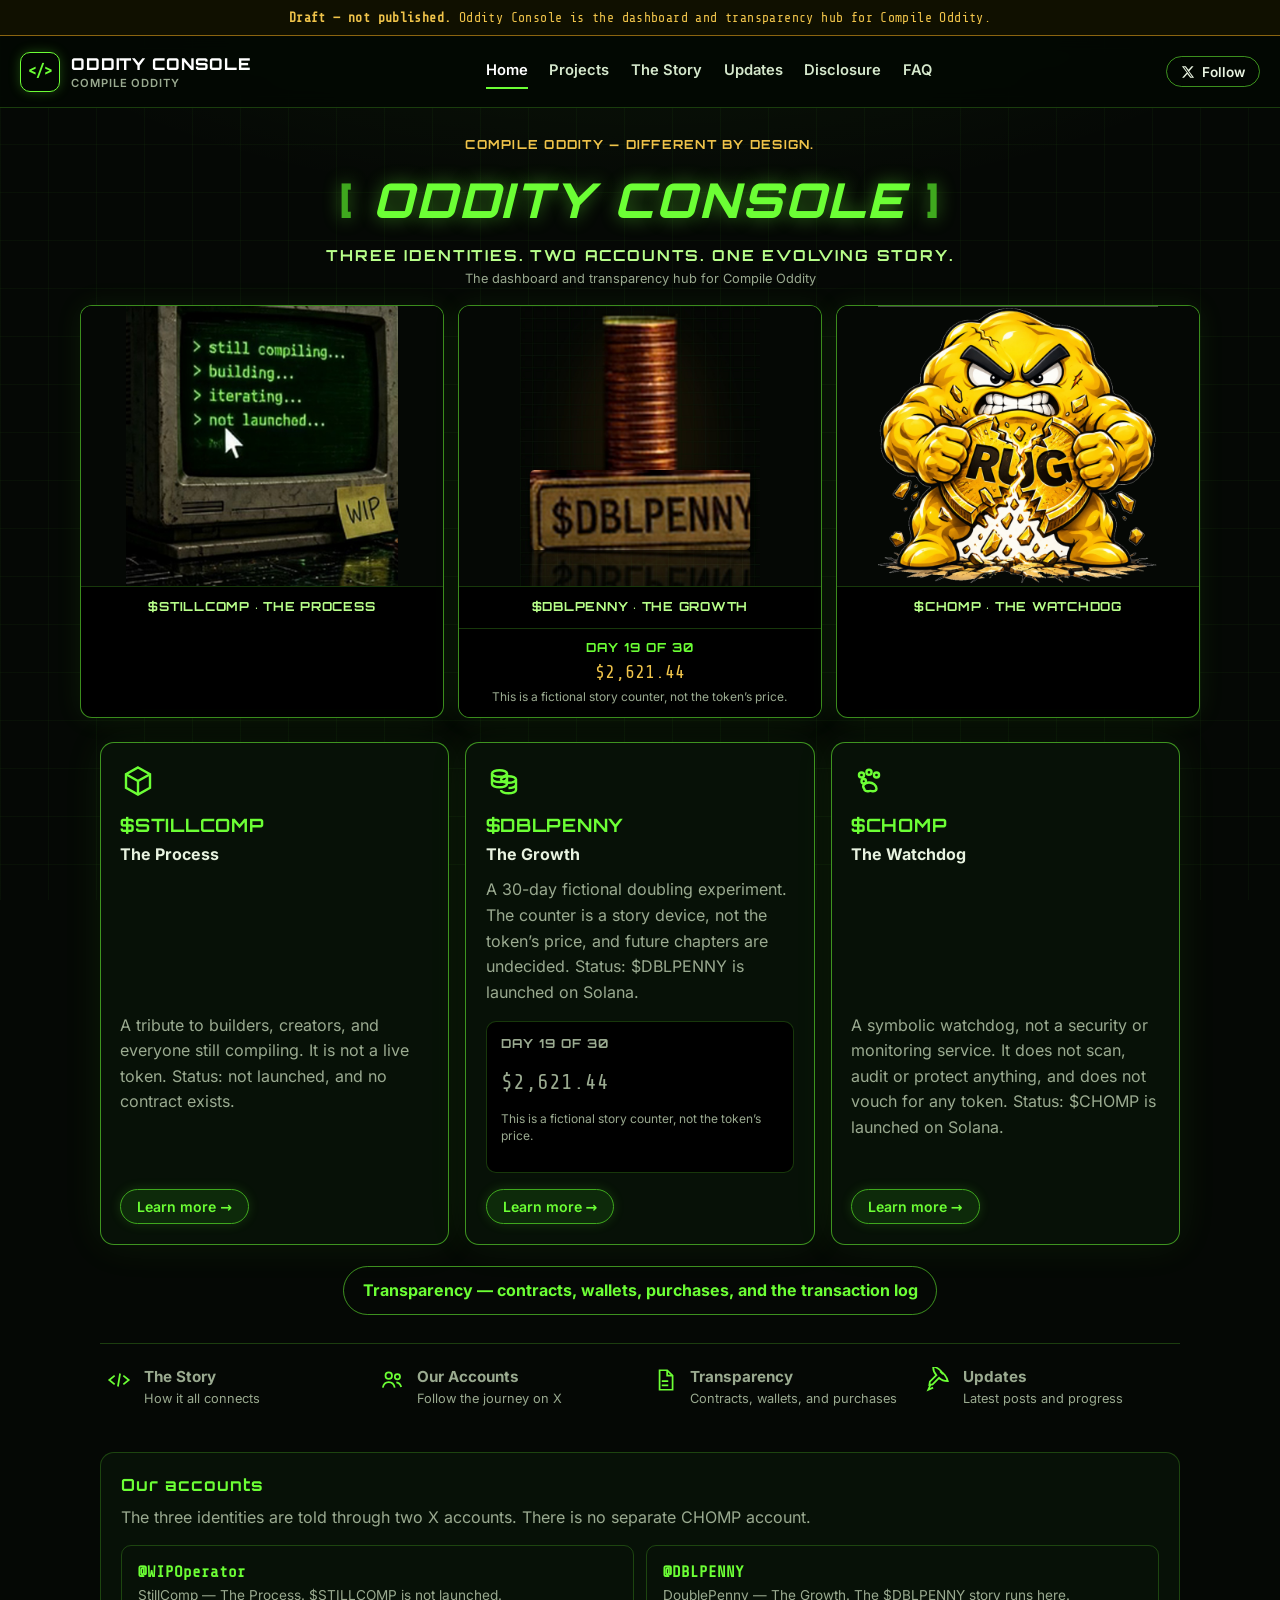
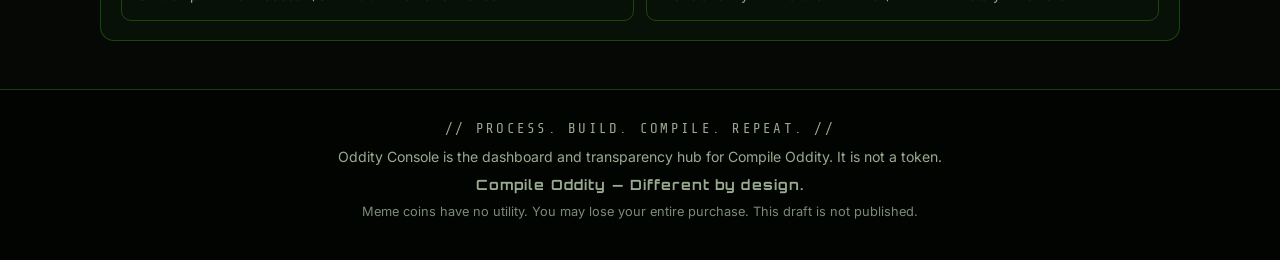
==== site/index.html @ 9e99c08c "Initial Oddity Console draft site Static first draft with a client-side DoublePenny story counter, N" ====
<!DOCTYPE html>
<html lang="en">
<head>
  <meta charset="utf-8">
  <meta name="viewport" content="width=device-width, initial-scale=1">
  <meta name="robots" content="noindex, nofollow">
  <title>Oddity Console — the dashboard for Compile Oddity</title>
  <meta name="description" content="Oddity Console is the dashboard and transparency hub for Compile Oddity. Three identities, two accounts, one evolving story.">
  <link rel="icon" href="images/favicon.svg" type="image/svg+xml">
  <link rel="icon" href="images/favicon-32.png" sizes="32x32" type="image/png">
  <link rel="apple-touch-icon" href="images/apple-touch.png">
  <link rel="stylesheet" href="css/fonts.css">
  <link rel="stylesheet" href="css/styles.css">
</head>
<body class="draft-on">
  <div class="draft-bar draft-notice"><strong>Draft — not published.</strong> Oddity Console is the dashboard and transparency hub for Compile Oddity.</div>
  <header class="site-header">
    <a class="logo" href="index.html">
      <span class="logo-mark">&lt;/&gt;</span>
      <span class="logo-text">
        <span class="logo-name">ODDITY CONSOLE</span>
        <span class="logo-project">Compile Oddity</span>
      </span>
    </a>
    <button class="nav-toggle" type="button" aria-expanded="false" aria-label="Open menu"><span></span></button>
    <nav class="site-nav" aria-label="Primary">
      <a href="index.html" aria-current="page">Home</a>
      <a href="projects.html">Projects</a>
      <a href="story.html">The Story</a>
      <a href="updates.html">Updates</a>
      <a href="disclosure.html">Disclosure</a>
      <a href="faq.html">FAQ</a>
    </nav>
    <div class="follow-wrap">
      <button class="follow-btn" type="button" aria-expanded="false" aria-haspopup="true"><svg viewBox="0 0 24 24" width="14" height="14" aria-hidden="true"><path fill="currentColor" d="M18.244 2H21.5l-7.5 8.57L22.5 22h-6.53l-5.11-6.68L5.1 22H1.84l8.03-9.17L1.5 2h6.7l4.62 6.12L18.244 2zm-1.15 18h1.81L7 3.91H5.06L17.094 20z"/></svg> Follow</button>
      <div class="follow-menu" role="menu">
        <a href="https://x.com/WIPOperator" target="_blank" rel="noopener noreferrer"><strong>@WIPOperator</strong><small>StillComp — The Process</small></a>
        <a href="https://x.com/DBLPENNY" target="_blank" rel="noopener noreferrer"><strong>@DBLPENNY</strong><small>DoublePenny — The Growth</small></a>
      </div>
    </div>
  </header>

  <main>
    <section class="hero" aria-labelledby="hero-title">
      <div class="hero-inner">
        <div class="hero-copy">
          <p class="oddity-tag">Compile Oddity — Different by design.</p>
          <h1 id="hero-title"><span class="brackets">[</span> Oddity Console <span class="brackets">]</span></h1>
          <p class="hero-sub">Three identities. Two accounts. One evolving story.</p>
          <p class="hero-kicker">The dashboard and transparency hub for Compile Oddity</p>
        </div>
        <div class="hero-cols">
          <figure>
            <img src="images/hero-stillcomp.jpg" width="696" height="717" alt="A retro CRT for StillComp, The Process, showing the lines still compiling, building, iterating, and not launched, with a WIP note.">
            <figcaption>$STILLCOMP · The Process</figcaption>
          </figure>
          <figure>
            <img src="images/hero-dblpenny.jpg" width="700" height="820" alt="A single stack of pennies behind a $DBLPENNY plaque, for DoublePenny, The Growth.">
            <figcaption>$DBLPENNY · The Growth</figcaption>
            <div class="story-counter story-counter-compact" data-dblpenny-counter>
              <noscript>
                <p>The 30-day fictional doubling experiment started on November 18, 2026 (ET). Enable JavaScript to see the current story day and amount. This is a fictional story counter, not the token’s price.</p>
              </noscript>
            </div>

          </figure>
          <figure>
            <img src="images/chomp-web.png" width="720" height="720" alt="CHOMP, The Watchdog: an angry yellow mascot biting a cracked coin labeled RUG.">
            <figcaption>$CHOMP · The Watchdog</figcaption>
          </figure>
        </div>
      </div>
    </section>

    <section class="panel" aria-label="The three identities">
      <div class="cards">
        <article class="card">
          <svg class="card-icon" width="36" height="36" viewBox="0 0 24 24" fill="none" stroke="currentColor" stroke-width="1.6" aria-hidden="true"><path d="M12 3 20 7.5v9L12 21 4 16.5v-9L12 3z"/><path d="M12 21V12l8-4.5M12 12 4 7.5"/></svg>
          <h2>$STILLCOMP</h2>
          <p class="role">The Process</p>
          <p>A tribute to builders, creators, and everyone still compiling. It is not a live token. Status: not launched, and no contract exists.</p>
          <a class="btn" href="projects.html#stillcomp">Learn more →</a>
        </article>
        <article class="card">
          <svg class="card-icon" width="36" height="36" viewBox="0 0 24 24" fill="none" stroke="currentColor" stroke-width="1.6" aria-hidden="true"><ellipse cx="9" cy="7" rx="5" ry="2.2"/><path d="M4 7v3.5c0 1.2 2.2 2.2 5 2.2s5-1 5-2.2V7"/><path d="M4 10.5V14c0 1.2 2.2 2.2 5 2.2s5-1 5-2.2v-3.5"/><ellipse cx="15" cy="11" rx="5" ry="2.2"/><path d="M20 11v3.5c0 1.2-2.2 2.2-5 2.2"/><path d="M20 14.5V18c0 1.2-2.2 2.2-5 2.2s-5-1-5-2.2"/></svg>
          <h2>$DBLPENNY</h2>
          <p class="role">The Growth</p>
          <p>A 30-day fictional doubling experiment. The counter is a story device, not the token’s price, and future chapters are undecided. Status: $DBLPENNY is launched on Solana.</p>
          <div class="story-counter" data-dblpenny-counter>
            <noscript>
              <p>The 30-day fictional doubling experiment started on November 18, 2026 (ET). Enable JavaScript to see the current story day and amount. This is a fictional story counter, not the token’s price.</p>
            </noscript>
          </div>
          <a class="btn" href="projects.html#dblpenny">Learn more →</a>
        </article>
        <article class="card">
          <svg class="card-icon" width="36" height="36" viewBox="0 0 24 24" fill="none" stroke="currentColor" stroke-width="1.6" aria-hidden="true"><circle cx="7" cy="8" r="1.7"/><circle cx="12" cy="6.2" r="1.7"/><circle cx="17" cy="8" r="1.7"/><circle cx="8.5" cy="12.2" r="1.5"/><path d="M12 13c2.8 0 5 2 5 4.2 0 1.3-1.6 2-3.2 1.5-.6-.2-1.1-.2-1.8 0-1.6.5-3.2-.2-3.2-1.5C7 15 9.2 13 12 13z"/></svg>
          <h2>$CHOMP</h2>
          <p class="role">The Watchdog</p>
          <p>A symbolic watchdog, not a security or monitoring service. It does not scan, audit or protect anything, and does not vouch for any token. Status: $CHOMP is launched on Solana.</p>
          <a class="btn" href="projects.html#chomp">Learn more →</a>
        </article>
      </div>

      <p class="transparency-link"><a href="disclosure.html#transparency">Transparency — contracts, wallets, purchases, and the transaction log</a></p>

      <nav class="quick-links" aria-label="Further reading">
        <a href="story.html"><svg width="26" height="26" viewBox="0 0 24 24" fill="none" stroke="currentColor" stroke-width="1.6" aria-hidden="true"><path d="m8 8-5 4 5 4M16 8l5 4-5 4M13 6l-2 12"/></svg><span><strong>The Story</strong><span>How it all connects</span></span></a>
        <a href="#accounts"><svg width="26" height="26" viewBox="0 0 24 24" fill="none" stroke="currentColor" stroke-width="1.6" aria-hidden="true"><circle cx="9" cy="8" r="3"/><path d="M3.5 19c.6-3 2.8-5 5.5-5s4.9 2 5.5 5"/><circle cx="17" cy="9" r="2.4"/><path d="M16 14.2c2.2.3 3.9 2 4.5 4.3"/></svg><span><strong>Our Accounts</strong><span>Follow the journey on X</span></span></a>
        <a href="disclosure.html#transparency"><svg width="26" height="26" viewBox="0 0 24 24" fill="none" stroke="currentColor" stroke-width="1.6" aria-hidden="true"><path d="M7 3h7l5 5v13H7z"/><path d="M14 3v5h5M9 13h6M9 17h6"/></svg><span><strong>Transparency</strong><span>Contracts, wallets, and purchases</span></span></a>
        <a href="updates.html"><svg width="26" height="26" viewBox="0 0 24 24" fill="none" stroke="currentColor" stroke-width="1.6" aria-hidden="true"><path d="M14 4c3 1 6 5 7 9-3 0-6-1-8-3l-6 6-3 .5.5-3 6-6c-2-2-3-5-3-8 4 1 8 4 9 7z"/><path d="M5 16.5 3 21l4.5-2"/></svg><span><strong>Updates</strong><span>Latest posts and progress</span></span></a>
      </nav>

      <section class="accounts" id="accounts">
        <h2>Our accounts</h2>
        <p>The three identities are told through two X accounts. There is no separate CHOMP account.</p>
        <ul class="account-list">
          <li><a href="https://x.com/WIPOperator" target="_blank" rel="noopener noreferrer"><strong>@WIPOperator</strong><span>StillComp — The Process. $STILLCOMP is not launched.</span></a></li>
          <li><a href="https://x.com/DBLPENNY" target="_blank" rel="noopener noreferrer"><strong>@DBLPENNY</strong><span>DoublePenny — The Growth. The $DBLPENNY story runs here.</span></a></li>
        </ul>
      </section>
    </section>
  </main>
  <footer class="site-footer">
    <p class="tagline">// Process. Build. Compile.<wbr> Repeat. //</p>
    <p>Oddity Console is the dashboard and transparency hub for Compile Oddity. It is not a token.</p>
    <p class="oddity-line">Compile Oddity — Different by design.</p>
    <p class="legal">Meme coins have no utility. You may lose your entire purchase. <span class="draft-notice">This draft is not published.</span></p>
  </footer>
  <script src="js/main.js"></script>
  <script src="js/counter.js"></script>
</body>
</html>
---- site/css/fonts.css ----
/* cyrillic-ext */
@font-face {
  font-family: 'Exo 2';
  font-style: italic;
  font-weight: 800;
  font-display: swap;
  src: url(../fonts/7cHov4okm5zmbtYtG-Ec5UIo.woff2) format('woff2');
  unicode-range: U+0460-052F, U+1C80-1C8A, U+20B4, U+2DE0-2DFF, U+A640-A69F, U+FE2E-FE2F;
}
/* cyrillic */
@font-face {
  font-family: 'Exo 2';
  font-style: italic;
  font-weight: 800;
  font-display: swap;
  src: url(../fonts/7cHov4okm5zmbtYtG-gc5UIo.woff2) format('woff2');
  unicode-range: U+0301, U+0400-045F, U+0490-0491, U+04B0-04B1, U+2116;
}
/* vietnamese */
@font-face {
  font-family: 'Exo 2';
  font-style: italic;
  font-weight: 800;
  font-display: swap;
  src: url(../fonts/7cHov4okm5zmbtYtG-Mc5UIo.woff2) format('woff2');
  unicode-range: U+0102-0103, U+0110-0111, U+0128-0129, U+0168-0169, U+01A0-01A1, U+01AF-01B0, U+0300-0301, U+0303-0304, U+0308-0309, U+0323, U+0329, U+1EA0-1EF9, U+20AB;
}
/* latin-ext */
@font-face {
  font-family: 'Exo 2';
  font-style: italic;
  font-weight: 800;
  font-display: swap;
  src: url(../fonts/7cHov4okm5zmbtYtG-Ic5UIo.woff2) format('woff2');
  unicode-range: U+0100-02BA, U+02BD-02C5, U+02C7-02CC, U+02CE-02D7, U+02DD-02FF, U+0304, U+0308, U+0329, U+1D00-1DBF, U+1E00-1E9F, U+1EF2-1EFF, U+2020, U+20A0-20AB, U+20AD-20C4, U+2113, U+2C60-2C7F, U+A720-A7FF;
}
/* latin */
@font-face {
  font-family: 'Exo 2';
  font-style: italic;
  font-weight: 800;
  font-display: swap;
  src: url(../fonts/7cHov4okm5zmbtYtG-wc5Q.woff2) format('woff2');
  unicode-range: U+0000-00FF, U+0131, U+0152-0153, U+02BB-02BC, U+02C6, U+02DA, U+02DC, U+0304, U+0308, U+0329, U+2000-206F, U+20AC, U+2122, U+2191, U+2193, U+2212, U+2215, U+FEFF, U+FFFD;
}
/* cyrillic-ext */
@font-face {
  font-family: 'Exo 2';
  font-style: italic;
  font-weight: 900;
  font-display: swap;
  src: url(../fonts/7cHov4okm5zmbtYtG-Ec5UIo.woff2) format('woff2');
  unicode-range: U+0460-052F, U+1C80-1C8A, U+20B4, U+2DE0-2DFF, U+A640-A69F, U+FE2E-FE2F;
}
/* cyrillic */
@font-face {
  font-family: 'Exo 2';
  font-style: italic;
  font-weight: 900;
  font-display: swap;
  src: url(../fonts/7cHov4okm5zmbtYtG-gc5UIo.woff2) format('woff2');
  unicode-range: U+0301, U+0400-045F, U+0490-0491, U+04B0-04B1, U+2116;
}
/* vietnamese */
@font-face {
  font-family: 'Exo 2';
  font-style: italic;
  font-weight: 900;
  font-display: swap;
  src: url(../fonts/7cHov4okm5zmbtYtG-Mc5UIo.woff2) format('woff2');
  unicode-range: U+0102-0103, U+0110-0111, U+0128-0129, U+0168-0169, U+01A0-01A1, U+01AF-01B0, U+0300-0301, U+0303-0304, U+0308-0309, U+0323, U+0329, U+1EA0-1EF9, U+20AB;
}
/* latin-ext */
@font-face {
  font-family: 'Exo 2';
  font-style: italic;
  font-weight: 900;
  font-display: swap;
  src: url(../fonts/7cHov4okm5zmbtYtG-Ic5UIo.woff2) format('woff2');
  unicode-range: U+0100-02BA, U+02BD-02C5, U+02C7-02CC, U+02CE-02D7, U+02DD-02FF, U+0304, U+0308, U+0329, U+1D00-1DBF, U+1E00-1E9F, U+1EF2-1EFF, U+2020, U+20A0-20AB, U+20AD-20C4, U+2113, U+2C60-2C7F, U+A720-A7FF;
}
/* latin */
@font-face {
  font-family: 'Exo 2';
  font-style: italic;
  font-weight: 900;
  font-display: swap;
  src: url(../fonts/7cHov4okm5zmbtYtG-wc5Q.woff2) format('woff2');
  unicode-range: U+0000-00FF, U+0131, U+0152-0153, U+02BB-02BC, U+02C6, U+02DA, U+02DC, U+0304, U+0308, U+0329, U+2000-206F, U+20AC, U+2122, U+2191, U+2193, U+2212, U+2215, U+FEFF, U+FFFD;
}
/* cyrillic-ext */
@font-face {
  font-family: 'Exo 2';
  font-style: normal;
  font-weight: 400;
  font-display: swap;
  src: url(../fonts/7cHmv4okm5zmbtYlK-4E4Q.woff2) format('woff2');
  unicode-range: U+0460-052F, U+1C80-1C8A, U+20B4, U+2DE0-2DFF, U+A640-A69F, U+FE2E-FE2F;
}
/* cyrillic */
@font-face {
  font-family: 'Exo 2';
  font-style: normal;
  font-weight: 400;
  font-display: swap;
  src: url(../fonts/7cHmv4okm5zmbtYsK-4E4Q.woff2) format('woff2');
  unicode-range: U+0301, U+0400-045F, U+0490-0491, U+04B0-04B1, U+2116;
}
/* vietnamese */
@font-face {
  font-family: 'Exo 2';
  font-style: normal;
  font-weight: 400;
  font-display: swap;
  src: url(../fonts/7cHmv4okm5zmbtYnK-4E4Q.woff2) format('woff2');
  unicode-range: U+0102-0103, U+0110-0111, U+0128-0129, U+0168-0169, U+01A0-01A1, U+01AF-01B0, U+0300-0301, U+0303-0304, U+0308-0309, U+0323, U+0329, U+1EA0-1EF9, U+20AB;
}
/* latin-ext */
@font-face {
  font-family: 'Exo 2';
  font-style: normal;
  font-weight: 400;
  font-display: swap;
  src: url(../fonts/7cHmv4okm5zmbtYmK-4E4Q.woff2) format('woff2');
  unicode-range: U+0100-02BA, U+02BD-02C5, U+02C7-02CC, U+02CE-02D7, U+02DD-02FF, U+0304, U+0308, U+0329, U+1D00-1DBF, U+1E00-1E9F, U+1EF2-1EFF, U+2020, U+20A0-20AB, U+20AD-20C4, U+2113, U+2C60-2C7F, U+A720-A7FF;
}
/* latin */
@font-face {
  font-family: 'Exo 2';
  font-style: normal;
  font-weight: 400;
  font-display: swap;
  src: url(../fonts/7cHmv4okm5zmbtYoK-4.woff2) format('woff2');
  unicode-range: U+0000-00FF, U+0131, U+0152-0153, U+02BB-02BC, U+02C6, U+02DA, U+02DC, U+0304, U+0308, U+0329, U+2000-206F, U+20AC, U+2122, U+2191, U+2193, U+2212, U+2215, U+FEFF, U+FFFD;
}
/* cyrillic-ext */
@font-face {
  font-family: 'Exo 2';
  font-style: normal;
  font-weight: 500;
  font-display: swap;
  src: url(../fonts/7cHmv4okm5zmbtYlK-4E4Q.woff2) format('woff2');
  unicode-range: U+0460-052F, U+1C80-1C8A, U+20B4, U+2DE0-2DFF, U+A640-A69F, U+FE2E-FE2F;
}
/* cyrillic */
@font-face {
  font-family: 'Exo 2';
  font-style: normal;
  font-weight: 500;
  font-display: swap;
  src: url(../fonts/7cHmv4okm5zmbtYsK-4E4Q.woff2) format('woff2');
  unicode-range: U+0301, U+0400-045F, U+0490-0491, U+04B0-04B1, U+2116;
}
/* vietnamese */
@font-face {
  font-family: 'Exo 2';
  font-style: normal;
  font-weight: 500;
  font-display: swap;
  src: url(../fonts/7cHmv4okm5zmbtYnK-4E4Q.woff2) format('woff2');
  unicode-range: U+0102-0103, U+0110-0111, U+0128-0129, U+0168-0169, U+01A0-01A1, U+01AF-01B0, U+0300-0301, U+0303-0304, U+0308-0309, U+0323, U+0329, U+1EA0-1EF9, U+20AB;
}
/* latin-ext */
@font-face {
  font-family: 'Exo 2';
  font-style: normal;
  font-weight: 500;
  font-display: swap;
  src: url(../fonts/7cHmv4okm5zmbtYmK-4E4Q.woff2) format('woff2');
  unicode-range: U+0100-02BA, U+02BD-02C5, U+02C7-02CC, U+02CE-02D7, U+02DD-02FF, U+0304, U+0308, U+0329, U+1D00-1DBF, U+1E00-1E9F, U+1EF2-1EFF, U+2020, U+20A0-20AB, U+20AD-20C4, U+2113, U+2C60-2C7F, U+A720-A7FF;
}
/* latin */
@font-face {
  font-family: 'Exo 2';
  font-style: normal;
  font-weight: 500;
  font-display: swap;
  src: url(../fonts/7cHmv4okm5zmbtYoK-4.woff2) format('woff2');
  unicode-range: U+0000-00FF, U+0131, U+0152-0153, U+02BB-02BC, U+02C6, U+02DA, U+02DC, U+0304, U+0308, U+0329, U+2000-206F, U+20AC, U+2122, U+2191, U+2193, U+2212, U+2215, U+FEFF, U+FFFD;
}
/* cyrillic-ext */
@font-face {
  font-family: 'Exo 2';
  font-style: normal;
  font-weight: 600;
  font-display: swap;
  src: url(../fonts/7cHmv4okm5zmbtYlK-4E4Q.woff2) format('woff2');
  unicode-range: U+0460-052F, U+1C80-1C8A, U+20B4, U+2DE0-2DFF, U+A640-A69F, U+FE2E-FE2F;
}
/* cyrillic */
@font-face {
  font-family: 'Exo 2';
  font-style: normal;
  font-weight: 600;
  font-display: swap;
  src: url(../fonts/7cHmv4okm5zmbtYsK-4E4Q.woff2) format('woff2');
  unicode-range: U+0301, U+0400-045F, U+0490-0491, U+04B0-04B1, U+2116;
}
/* vietnamese */
@font-face {
  font-family: 'Exo 2';
  font-style: normal;
  font-weight: 600;
  font-display: swap;
  src: url(../fonts/7cHmv4okm5zmbtYnK-4E4Q.woff2) format('woff2');
  unicode-range: U+0102-0103, U+0110-0111, U+0128-0129, U+0168-0169, U+01A0-01A1, U+01AF-01B0, U+0300-0301, U+0303-0304, U+0308-0309, U+0323, U+0329, U+1EA0-1EF9, U+20AB;
}
/* latin-ext */
@font-face {
  font-family: 'Exo 2';
  font-style: normal;
  font-weight: 600;
  font-display: swap;
  src: url(../fonts/7cHmv4okm5zmbtYmK-4E4Q.woff2) format('woff2');
  unicode-range: U+0100-02BA, U+02BD-02C5, U+02C7-02CC, U+02CE-02D7, U+02DD-02FF, U+0304, U+0308, U+0329, U+1D00-1DBF, U+1E00-1E9F, U+1EF2-1EFF, U+2020, U+20A0-20AB, U+20AD-20C4, U+2113, U+2C60-2C7F, U+A720-A7FF;
}
/* latin */
@font-face {
  font-family: 'Exo 2';
  font-style: normal;
  font-weight: 600;
  font-display: swap;
  src: url(../fonts/7cHmv4okm5zmbtYoK-4.woff2) format('woff2');
  unicode-range: U+0000-00FF, U+0131, U+0152-0153, U+02BB-02BC, U+02C6, U+02DA, U+02DC, U+0304, U+0308, U+0329, U+2000-206F, U+20AC, U+2122, U+2191, U+2193, U+2212, U+2215, U+FEFF, U+FFFD;
}
/* cyrillic-ext */
@font-face {
  font-family: 'Exo 2';
  font-style: normal;
  font-weight: 700;
  font-display: swap;
  src: url(../fonts/7cHmv4okm5zmbtYlK-4E4Q.woff2) format('woff2');
  unicode-range: U+0460-052F, U+1C80-1C8A, U+20B4, U+2DE0-2DFF, U+A640-A69F, U+FE2E-FE2F;
}
/* cyrillic */
@font-face {
  font-family: 'Exo 2';
  font-style: normal;
  font-weight: 700;
  font-display: swap;
  src: url(../fonts/7cHmv4okm5zmbtYsK-4E4Q.woff2) format('woff2');
  unicode-range: U+0301, U+0400-045F, U+0490-0491, U+04B0-04B1, U+2116;
}
/* vietnamese */
@font-face {
  font-family: 'Exo 2';
  font-style: normal;
  font-weight: 700;
  font-display: swap;
  src: url(../fonts/7cHmv4okm5zmbtYnK-4E4Q.woff2) format('woff2');
  unicode-range: U+0102-0103, U+0110-0111, U+0128-0129, U+0168-0169, U+01A0-01A1, U+01AF-01B0, U+0300-0301, U+0303-0304, U+0308-0309, U+0323, U+0329, U+1EA0-1EF9, U+20AB;
}
/* latin-ext */
@font-face {
  font-family: 'Exo 2';
  font-style: normal;
  font-weight: 700;
  font-display: swap;
  src: url(../fonts/7cHmv4okm5zmbtYmK-4E4Q.woff2) format('woff2');
  unicode-range: U+0100-02BA, U+02BD-02C5, U+02C7-02CC, U+02CE-02D7, U+02DD-02FF, U+0304, U+0308, U+0329, U+1D00-1DBF, U+1E00-1E9F, U+1EF2-1EFF, U+2020, U+20A0-20AB, U+20AD-20C4, U+2113, U+2C60-2C7F, U+A720-A7FF;
}
/* latin */
@font-face {
  font-family: 'Exo 2';
  font-style: normal;
  font-weight: 700;
  font-display: swap;
  src: url(../fonts/7cHmv4okm5zmbtYoK-4.woff2) format('woff2');
  unicode-range: U+0000-00FF, U+0131, U+0152-0153, U+02BB-02BC, U+02C6, U+02DA, U+02DC, U+0304, U+0308, U+0329, U+2000-206F, U+20AC, U+2122, U+2191, U+2193, U+2212, U+2215, U+FEFF, U+FFFD;
}
/* cyrillic-ext */
@font-face {
  font-family: 'Exo 2';
  font-style: normal;
  font-weight: 800;
  font-display: swap;
  src: url(../fonts/7cHmv4okm5zmbtYlK-4E4Q.woff2) format('woff2');
  unicode-range: U+0460-052F, U+1C80-1C8A, U+20B4, U+2DE0-2DFF, U+A640-A69F, U+FE2E-FE2F;
}
/* cyrillic */
@font-face {
  font-family: 'Exo 2';
  font-style: normal;
  font-weight: 800;
  font-display: swap;
  src: url(../fonts/7cHmv4okm5zmbtYsK-4E4Q.woff2) format('woff2');
  unicode-range: U+0301, U+0400-045F, U+0490-0491, U+04B0-04B1, U+2116;
}
/* vietnamese */
@font-face {
  font-family: 'Exo 2';
  font-style: normal;
  font-weight: 800;
  font-display: swap;
  src: url(../fonts/7cHmv4okm5zmbtYnK-4E4Q.woff2) format('woff2');
  unicode-range: U+0102-0103, U+0110-0111, U+0128-0129, U+0168-0169, U+01A0-01A1, U+01AF-01B0, U+0300-0301, U+0303-0304, U+0308-0309, U+0323, U+0329, U+1EA0-1EF9, U+20AB;
}
/* latin-ext */
@font-face {
  font-family: 'Exo 2';
  font-style: normal;
  font-weight: 800;
  font-display: swap;
  src: url(../fonts/7cHmv4okm5zmbtYmK-4E4Q.woff2) format('woff2');
  unicode-range: U+0100-02BA, U+02BD-02C5, U+02C7-02CC, U+02CE-02D7, U+02DD-02FF, U+0304, U+0308, U+0329, U+1D00-1DBF, U+1E00-1E9F, U+1EF2-1EFF, U+2020, U+20A0-20AB, U+20AD-20C4, U+2113, U+2C60-2C7F, U+A720-A7FF;
}
/* latin */
@font-face {
  font-family: 'Exo 2';
  font-style: normal;
  font-weight: 800;
  font-display: swap;
  src: url(../fonts/7cHmv4okm5zmbtYoK-4.woff2) format('woff2');
  unicode-range: U+0000-00FF, U+0131, U+0152-0153, U+02BB-02BC, U+02C6, U+02DA, U+02DC, U+0304, U+0308, U+0329, U+2000-206F, U+20AC, U+2122, U+2191, U+2193, U+2212, U+2215, U+FEFF, U+FFFD;
}
/* cyrillic-ext */
@font-face {
  font-family: 'Inter';
  font-style: normal;
  font-weight: 400;
  font-display: swap;
  src: url(../fonts/UcC73FwrK3iLTeHuS_nVMrMxCp50SjIa2JL7SUc.woff2) format('woff2');
  unicode-range: U+0460-052F, U+1C80-1C8A, U+20B4, U+2DE0-2DFF, U+A640-A69F, U+FE2E-FE2F;
}
/* cyrillic */
@font-face {
  font-family: 'Inter';
  font-style: normal;
  font-weight: 400;
  font-display: swap;
  src: url(../fonts/UcC73FwrK3iLTeHuS_nVMrMxCp50SjIa0ZL7SUc.woff2) format('woff2');
  unicode-range: U+0301, U+0400-045F, U+0490-0491, U+04B0-04B1, U+2116;
}
/* greek-ext */
@font-face {
  font-family: 'Inter';
  font-style: normal;
  font-weight: 400;
  font-display: swap;
  src: url(../fonts/UcC73FwrK3iLTeHuS_nVMrMxCp50SjIa2ZL7SUc.woff2) format('woff2');
  unicode-range: U+1F00-1FFF;
}
/* greek */
@font-face {
  font-family: 'Inter';
  font-style: normal;
  font-weight: 400;
  font-display: swap;
  src: url(../fonts/UcC73FwrK3iLTeHuS_nVMrMxCp50SjIa1pL7SUc.woff2) format('woff2');
  unicode-range: U+0370-0377, U+037A-037F, U+0384-038A, U+038C, U+038E-03A1, U+03A3-03FF;
}
/* vietnamese */
@font-face {
  font-family: 'Inter';
  font-style: normal;
  font-weight: 400;
  font-display: swap;
  src: url(../fonts/UcC73FwrK3iLTeHuS_nVMrMxCp50SjIa2pL7SUc.woff2) format('woff2');
  unicode-range: U+0102-0103, U+0110-0111, U+0128-0129, U+0168-0169, U+01A0-01A1, U+01AF-01B0, U+0300-0301, U+0303-0304, U+0308-0309, U+0323, U+0329, U+1EA0-1EF9, U+20AB;
}
/* latin-ext */
@font-face {
  font-family: 'Inter';
  font-style: normal;
  font-weight: 400;
  font-display: swap;
  src: url(../fonts/UcC73FwrK3iLTeHuS_nVMrMxCp50SjIa25L7SUc.woff2) format('woff2');
  unicode-range: U+0100-02BA, U+02BD-02C5, U+02C7-02CC, U+02CE-02D7, U+02DD-02FF, U+0304, U+0308, U+0329, U+1D00-1DBF, U+1E00-1E9F, U+1EF2-1EFF, U+2020, U+20A0-20AB, U+20AD-20C4, U+2113, U+2C60-2C7F, U+A720-A7FF;
}
/* latin */
@font-face {
  font-family: 'Inter';
  font-style: normal;
  font-weight: 400;
  font-display: swap;
  src: url(../fonts/UcC73FwrK3iLTeHuS_nVMrMxCp50SjIa1ZL7.woff2) format('woff2');
  unicode-range: U+0000-00FF, U+0131, U+0152-0153, U+02BB-02BC, U+02C6, U+02DA, U+02DC, U+0304, U+0308, U+0329, U+2000-206F, U+20AC, U+2122, U+2191, U+2193, U+2212, U+2215, U+FEFF, U+FFFD;
}
/* cyrillic-ext */
@font-face {
  font-family: 'Inter';
  font-style: normal;
  font-weight: 500;
  font-display: swap;
  src: url(../fonts/UcC73FwrK3iLTeHuS_nVMrMxCp50SjIa2JL7SUc.woff2) format('woff2');
  unicode-range: U+0460-052F, U+1C80-1C8A, U+20B4, U+2DE0-2DFF, U+A640-A69F, U+FE2E-FE2F;
}
/* cyrillic */
@font-face {
  font-family: 'Inter';
  font-style: normal;
  font-weight: 500;
  font-display: swap;
  src: url(../fonts/UcC73FwrK3iLTeHuS_nVMrMxCp50SjIa0ZL7SUc.woff2) format('woff2');
  unicode-range: U+0301, U+0400-045F, U+0490-0491, U+04B0-04B1, U+2116;
}
/* greek-ext */
@font-face {
  font-family: 'Inter';
  font-style: normal;
  font-weight: 500;
  font-display: swap;
  src: url(../fonts/UcC73FwrK3iLTeHuS_nVMrMxCp50SjIa2ZL7SUc.woff2) format('woff2');
  unicode-range: U+1F00-1FFF;
}
/* greek */
@font-face {
  font-family: 'Inter';
  font-style: normal;
  font-weight: 500;
  font-display: swap;
  src: url(../fonts/UcC73FwrK3iLTeHuS_nVMrMxCp50SjIa1pL7SUc.woff2) format('woff2');
  unicode-range: U+0370-0377, U+037A-037F, U+0384-038A, U+038C, U+038E-03A1, U+03A3-03FF;
}
/* vietnamese */
@font-face {
  font-family: 'Inter';
  font-style: normal;
  font-weight: 500;
  font-display: swap;
  src: url(../fonts/UcC73FwrK3iLTeHuS_nVMrMxCp50SjIa2pL7SUc.woff2) format('woff2');
  unicode-range: U+0102-0103, U+0110-0111, U+0128-0129, U+0168-0169, U+01A0-01A1, U+01AF-01B0, U+0300-0301, U+0303-0304, U+0308-0309, U+0323, U+0329, U+1EA0-1EF9, U+20AB;
}
/* latin-ext */
@font-face {
  font-family: 'Inter';
  font-style: normal;
  font-weight: 500;
  font-display: swap;
  src: url(../fonts/UcC73FwrK3iLTeHuS_nVMrMxCp50SjIa25L7SUc.woff2) format('woff2');
  unicode-range: U+0100-02BA, U+02BD-02C5, U+02C7-02CC, U+02CE-02D7, U+02DD-02FF, U+0304, U+0308, U+0329, U+1D00-1DBF, U+1E00-1E9F, U+1EF2-1EFF, U+2020, U+20A0-20AB, U+20AD-20C4, U+2113, U+2C60-2C7F, U+A720-A7FF;
}
/* latin */
@font-face {
  font-family: 'Inter';
  font-style: normal;
  font-weight: 500;
  font-display: swap;
  src: url(../fonts/UcC73FwrK3iLTeHuS_nVMrMxCp50SjIa1ZL7.woff2) format('woff2');
  unicode-range: U+0000-00FF, U+0131, U+0152-0153, U+02BB-02BC, U+02C6, U+02DA, U+02DC, U+0304, U+0308, U+0329, U+2000-206F, U+20AC, U+2122, U+2191, U+2193, U+2212, U+2215, U+FEFF, U+FFFD;
}
/* cyrillic-ext */
@font-face {
  font-family: 'Inter';
  font-style: normal;
  font-weight: 600;
  font-display: swap;
  src: url(../fonts/UcC73FwrK3iLTeHuS_nVMrMxCp50SjIa2JL7SUc.woff2) format('woff2');
  unicode-range: U+0460-052F, U+1C80-1C8A, U+20B4, U+2DE0-2DFF, U+A640-A69F, U+FE2E-FE2F;
}
/* cyrillic */
@font-face {
  font-family: 'Inter';
  font-style: normal;
  font-weight: 600;
  font-display: swap;
  src: url(../fonts/UcC73FwrK3iLTeHuS_nVMrMxCp50SjIa0ZL7SUc.woff2) format('woff2');
  unicode-range: U+0301, U+0400-045F, U+0490-0491, U+04B0-04B1, U+2116;
}
/* greek-ext */
@font-face {
  font-family: 'Inter';
  font-style: normal;
  font-weight: 600;
  font-display: swap;
  src: url(../fonts/UcC73FwrK3iLTeHuS_nVMrMxCp50SjIa2ZL7SUc.woff2) format('woff2');
  unicode-range: U+1F00-1FFF;
}
/* greek */
@font-face {
  font-family: 'Inter';
  font-style: normal;
  font-weight: 600;
  font-display: swap;
  src: url(../fonts/UcC73FwrK3iLTeHuS_nVMrMxCp50SjIa1pL7SUc.woff2) format('woff2');
  unicode-range: U+0370-0377, U+037A-037F, U+0384-038A, U+038C, U+038E-03A1, U+03A3-03FF;
}
/* vietnamese */
@font-face {
  font-family: 'Inter';
  font-style: normal;
  font-weight: 600;
  font-display: swap;
  src: url(../fonts/UcC73FwrK3iLTeHuS_nVMrMxCp50SjIa2pL7SUc.woff2) format('woff2');
  unicode-range: U+0102-0103, U+0110-0111, U+0128-0129, U+0168-0169, U+01A0-01A1, U+01AF-01B0, U+0300-0301, U+0303-0304, U+0308-0309, U+0323, U+0329, U+1EA0-1EF9, U+20AB;
}
/* latin-ext */
@font-face {
  font-family: 'Inter';
  font-style: normal;
  font-weight: 600;
  font-display: swap;
  src: url(../fonts/UcC73FwrK3iLTeHuS_nVMrMxCp50SjIa25L7SUc.woff2) format('woff2');
  unicode-range: U+0100-02BA, U+02BD-02C5, U+02C7-02CC, U+02CE-02D7, U+02DD-02FF, U+0304, U+0308, U+0329, U+1D00-1DBF, U+1E00-1E9F, U+1EF2-1EFF, U+2020, U+20A0-20AB, U+20AD-20C4, U+2113, U+2C60-2C7F, U+A720-A7FF;
}
/* latin */
@font-face {
  font-family: 'Inter';
  font-style: normal;
  font-weight: 600;
  font-display: swap;
  src: url(../fonts/UcC73FwrK3iLTeHuS_nVMrMxCp50SjIa1ZL7.woff2) format('woff2');
  unicode-range: U+0000-00FF, U+0131, U+0152-0153, U+02BB-02BC, U+02C6, U+02DA, U+02DC, U+0304, U+0308, U+0329, U+2000-206F, U+20AC, U+2122, U+2191, U+2193, U+2212, U+2215, U+FEFF, U+FFFD;
}
/* cyrillic-ext */
@font-face {
  font-family: 'Inter';
  font-style: normal;
  font-weight: 700;
  font-display: swap;
  src: url(../fonts/UcC73FwrK3iLTeHuS_nVMrMxCp50SjIa2JL7SUc.woff2) format('woff2');
  unicode-range: U+0460-052F, U+1C80-1C8A, U+20B4, U+2DE0-2DFF, U+A640-A69F, U+FE2E-FE2F;
}
/* cyrillic */
@font-face {
  font-family: 'Inter';
  font-style: normal;
  font-weight: 700;
  font-display: swap;
  src: url(../fonts/UcC73FwrK3iLTeHuS_nVMrMxCp50SjIa0ZL7SUc.woff2) format('woff2');
  unicode-range: U+0301, U+0400-045F, U+0490-0491, U+04B0-04B1, U+2116;
}
/* greek-ext */
@font-face {
  font-family: 'Inter';
  font-style: normal;
  font-weight: 700;
  font-display: swap;
  src: url(../fonts/UcC73FwrK3iLTeHuS_nVMrMxCp50SjIa2ZL7SUc.woff2) format('woff2');
  unicode-range: U+1F00-1FFF;
}
/* greek */
@font-face {
  font-family: 'Inter';
  font-style: normal;
  font-weight: 700;
  font-display: swap;
  src: url(../fonts/UcC73FwrK3iLTeHuS_nVMrMxCp50SjIa1pL7SUc.woff2) format('woff2');
  unicode-range: U+0370-0377, U+037A-037F, U+0384-038A, U+038C, U+038E-03A1, U+03A3-03FF;
}
/* vietnamese */
@font-face {
  font-family: 'Inter';
  font-style: normal;
  font-weight: 700;
  font-display: swap;
  src: url(../fonts/UcC73FwrK3iLTeHuS_nVMrMxCp50SjIa2pL7SUc.woff2) format('woff2');
  unicode-range: U+0102-0103, U+0110-0111, U+0128-0129, U+0168-0169, U+01A0-01A1, U+01AF-01B0, U+0300-0301, U+0303-0304, U+0308-0309, U+0323, U+0329, U+1EA0-1EF9, U+20AB;
}
/* latin-ext */
@font-face {
  font-family: 'Inter';
  font-style: normal;
  font-weight: 700;
  font-display: swap;
  src: url(../fonts/UcC73FwrK3iLTeHuS_nVMrMxCp50SjIa25L7SUc.woff2) format('woff2');
  unicode-range: U+0100-02BA, U+02BD-02C5, U+02C7-02CC, U+02CE-02D7, U+02DD-02FF, U+0304, U+0308, U+0329, U+1D00-1DBF, U+1E00-1E9F, U+1EF2-1EFF, U+2020, U+20A0-20AB, U+20AD-20C4, U+2113, U+2C60-2C7F, U+A720-A7FF;
}
/* latin */
@font-face {
  font-family: 'Inter';
  font-style: normal;
  font-weight: 700;
  font-display: swap;
  src: url(../fonts/UcC73FwrK3iLTeHuS_nVMrMxCp50SjIa1ZL7.woff2) format('woff2');
  unicode-range: U+0000-00FF, U+0131, U+0152-0153, U+02BB-02BC, U+02C6, U+02DA, U+02DC, U+0304, U+0308, U+0329, U+2000-206F, U+20AC, U+2122, U+2191, U+2193, U+2212, U+2215, U+FEFF, U+FFFD;
}
/* latin */
@font-face {
  font-family: 'Orbitron';
  font-style: normal;
  font-weight: 700;
  font-display: swap;
  src: url(../fonts/yMJRMIlzdpvBhQQL_Qq7dy0.woff2) format('woff2');
  unicode-range: U+0000-00FF, U+0131, U+0152-0153, U+02BB-02BC, U+02C6, U+02DA, U+02DC, U+0304, U+0308, U+0329, U+2000-206F, U+20AC, U+2122, U+2191, U+2193, U+2212, U+2215, U+FEFF, U+FFFD;
}
/* latin */
@font-face {
  font-family: 'Orbitron';
  font-style: normal;
  font-weight: 800;
  font-display: swap;
  src: url(../fonts/yMJRMIlzdpvBhQQL_Qq7dy0.woff2) format('woff2');
  unicode-range: U+0000-00FF, U+0131, U+0152-0153, U+02BB-02BC, U+02C6, U+02DA, U+02DC, U+0304, U+0308, U+0329, U+2000-206F, U+20AC, U+2122, U+2191, U+2193, U+2212, U+2215, U+FEFF, U+FFFD;
}
/* latin */
@font-face {
  font-family: 'Orbitron';
  font-style: normal;
  font-weight: 900;
  font-display: swap;
  src: url(../fonts/yMJRMIlzdpvBhQQL_Qq7dy0.woff2) format('woff2');
  unicode-range: U+0000-00FF, U+0131, U+0152-0153, U+02BB-02BC, U+02C6, U+02DA, U+02DC, U+0304, U+0308, U+0329, U+2000-206F, U+20AC, U+2122, U+2191, U+2193, U+2212, U+2215, U+FEFF, U+FFFD;
}
/* latin */
@font-face {
  font-family: 'Share Tech Mono';
  font-style: normal;
  font-weight: 400;
  font-display: swap;
  src: url(../fonts/J7aHnp1uDWRBEqV98dVQztYldFcLowEF.woff2) format('woff2');
  unicode-range: U+0000-00FF, U+0131, U+0152-0153, U+02BB-02BC, U+02C6, U+02DA, U+02DC, U+0304, U+0308, U+0329, U+2000-206F, U+20AC, U+2122, U+2191, U+2193, U+2212, U+2215, U+FEFF, U+FFFD;
}
---- site/css/styles.css ----
/* === Draft notices switch ===============================================
   The draft banner and the draft sentence in the footer use .draft-notice.
   To hide them on every page before publishing, uncomment the next rule.
   Leave it commented (the default) to keep the notices on.
   ======================================================================== */
/* .draft-notice { display: none !important; } */

/* Oddity Console — draft styles. Palette follows the hero animation: black grid, neon green, gold. */
:root {
  --bg: #050805;
  --bg-raised: #0a100a;
  --bg-card: #071107;
  --bg-header: rgba(3, 8, 3, 0.92);
  --line: rgba(108, 255, 53, 0.22);
  --line-strong: rgba(108, 255, 53, 0.55);
  --neon: #6cff35;
  --neon-bright: #9aff6a;
  --neon-dim: #3fa81e;
  --neon-deep: #16380e;
  --neon-text: #b8ff8a;
  --gold: #d5a11c;
  --gold-bright: #f0c44a;
  --gold-dim: #8a6410;
  --copper: #c4722a;
  --text: #e8f3e0;
  --muted: #9aaa90;
  --danger-note: #f0c44a;
  --shadow: 0 0 40px rgba(108, 255, 53, 0.08);
  --radius: 14px;
  --max: 1120px;
  --header-h: 72px;
  --font-sans: "Inter", system-ui, sans-serif;
  --font-display: "Exo 2", "Orbitron", sans-serif;
  --font-hud: "Orbitron", "Exo 2", sans-serif;
  --font-mono: "Share Tech Mono", ui-monospace, monospace;
}

*, *::before, *::after { box-sizing: border-box; }
html { scroll-behavior: smooth; }
@media (prefers-reduced-motion: reduce) {
  html { scroll-behavior: auto; }
  *, *::before, *::after {
    animation-duration: 0.01ms !important;
    animation-iteration-count: 1 !important;
    transition-duration: 0.01ms !important;
  }
}

body {
  margin: 0;
  color: var(--text);
  font-family: var(--font-sans);
  font-size: 16px;
  line-height: 1.6;
  background-color: var(--bg);
  background-image:
    linear-gradient(rgba(108, 255, 53, 0.035) 1px, transparent 1px),
    linear-gradient(90deg, rgba(108, 255, 53, 0.035) 1px, transparent 1px),
    radial-gradient(1200px 500px at 50% -10%, rgba(108, 255, 53, 0.08), transparent 60%);
  background-size: 48px 48px, 48px 48px, 100% 100%;
  background-attachment: fixed, fixed, fixed;
  min-height: 100%;
}

img, video { max-width: 100%; height: auto; display: block; }
a { color: var(--neon); text-decoration-thickness: 1px; text-underline-offset: 3px; }
a:hover { color: var(--neon-bright); }
a:focus-visible, button:focus-visible, .logo:focus-visible {
  outline: 2px solid var(--neon);
  outline-offset: 3px;
}

.sr-only {
  position: absolute;
  width: 1px; height: 1px;
  padding: 0; margin: -1px;
  overflow: hidden; clip: rect(0,0,0,0);
  white-space: nowrap; border: 0;
}

/* Placeholders the user must fill — keep obvious */
.ph,
.placeholder-box {
  display: inline-block;
  font-family: var(--font-mono);
  font-size: 0.92em;
  color: var(--gold-bright);
  background: rgba(80, 50, 0, 0.45);
  border: 1px dashed var(--gold);
  padding: 0.12em 0.5em;
  border-radius: 4px;
  letter-spacing: 0.01em;
}
.placeholder-box {
  display: block;
  padding: 0.85rem 1rem;
  margin: 0.6rem 0 1rem;
  word-break: break-word;
}

.draft-bar {
  background: #101000;
  border-bottom: 1px solid var(--gold-dim);
  color: var(--gold-bright);
  font-size: 0.82rem;
  letter-spacing: 0.03em;
  text-align: center;
  padding: 0.45rem 1rem;
  font-family: var(--font-mono);
}
.draft-bar strong { color: var(--gold-bright); font-weight: 700; }

.site-header {
  position: sticky;
  top: 0;
  z-index: 40;
  display: flex;
  align-items: center;
  gap: 1rem;
  min-height: var(--header-h);
  padding: 0.55rem 1.25rem;
  background: var(--bg-header);
  border-bottom: 1px solid var(--line);
  backdrop-filter: blur(10px);
}
.logo {
  display: flex;
  align-items: center;
  gap: 0.7rem;
  text-decoration: none;
  color: var(--text);
  flex-shrink: 0;
}
.logo-mark {
  display: grid;
  place-items: center;
  width: 40px; height: 40px;
  border: 1.5px solid var(--neon);
  border-radius: 10px;
  color: var(--neon);
  font-family: var(--font-mono);
  font-weight: 700;
  font-size: 0.95rem;
  box-shadow: 0 0 12px rgba(108, 255, 53, 0.25);
}
.logo-text { display: flex; flex-direction: column; line-height: 1.15; }
.logo-name {
  font-family: var(--font-hud);
  font-weight: 800;
  letter-spacing: 0.05em;
  font-size: 1.02rem;
  line-height: 1.3;
  color: #fff;
  white-space: nowrap;
}
.logo-project {
  margin-top: 0.15rem;
  font-size: 0.7rem;
  letter-spacing: 0.08em;
  text-transform: uppercase;
  color: var(--muted);
  font-weight: 600;
  padding: 0;
}

.nav-toggle {
  display: none;
  margin-left: auto;
  background: transparent;
  color: var(--neon);
  border: 1px solid var(--line-strong);
  border-radius: 8px;
  width: 44px; height: 40px;
  cursor: pointer;
}
.nav-toggle span,
.nav-toggle span::before,
.nav-toggle span::after {
  display: block;
  width: 18px; height: 2px;
  background: var(--neon);
  position: relative;
  margin: 0 auto;
}
.nav-toggle span::before,
.nav-toggle span::after {
  content: "";
  position: absolute;
  left: 0;
}
.nav-toggle span::before { top: -6px; }
.nav-toggle span::after { top: 6px; }

.site-nav {
  display: flex;
  align-items: center;
  justify-content: center;
  gap: 0.15rem 1.35rem;
  flex: 1;
}
.site-nav a {
  color: #d5e8cc;
  text-decoration: none;
  font-size: 0.92rem;
  font-weight: 600;
  padding: 0.3rem 0;
  border-bottom: 2px solid transparent;
}
.site-nav a:hover { color: var(--neon-bright); }
.site-nav a[aria-current="page"] {
  color: #fff;
  border-bottom-color: var(--neon);
}

.follow-wrap { position: relative; flex-shrink: 0; }
.follow-btn {
  display: inline-flex;
  align-items: center;
  gap: 0.4rem;
  background: transparent;
  color: var(--text);
  border: 1px solid var(--line-strong);
  border-radius: 999px;
  padding: 0.4rem 0.9rem;
  font: 600 0.85rem var(--font-sans);
  cursor: pointer;
}
.follow-btn:hover { border-color: var(--neon); color: var(--neon-bright); }
.follow-menu {
  display: none;
  position: absolute;
  right: 0; top: calc(100% + 6px);
  min-width: 220px;
  background: var(--bg-raised);
  border: 1px solid var(--line-strong);
  border-radius: 10px;
  padding: 0.4rem;
  box-shadow: var(--shadow);
  z-index: 50;
}
.follow-wrap.open .follow-menu,
.follow-wrap:hover .follow-menu { display: block; }
.follow-menu a {
  display: block;
  text-decoration: none;
  color: var(--text);
  padding: 0.55rem 0.7rem;
  border-radius: 8px;
  font-size: 0.9rem;
}
.follow-menu a:hover { background: var(--neon-deep); color: var(--neon-bright); }
.follow-menu small { display: block; color: var(--muted); font-size: 0.75rem; }

/* Hero */
.hero { padding: 1.25rem 1.25rem 0; }
.hero-inner { max-width: var(--max); margin: 0 auto; }
.hero-copy { text-align: center; margin: 0.4rem 0 1rem; }
.hero-copy h1 {
  margin: 0.25rem 0 0.35rem;
  font-family: var(--font-hud);
  font-weight: 800;
  font-style: italic;
  letter-spacing: 0.06em;
  font-size: clamp(1.8rem, 5vw, 3rem);
  color: var(--neon);
  text-shadow: 0 0 18px rgba(108, 255, 53, 0.45);
  text-transform: uppercase;
}
.hero-copy h1 .brackets { color: var(--neon-dim); font-style: normal; font-weight: 700; }
.hero-sub {
  margin: 0;
  font-family: var(--font-hud);
  font-weight: 700;
  letter-spacing: 0.12em;
  text-transform: uppercase;
  font-size: clamp(0.72rem, 1.7vw, 0.95rem);
  color: var(--neon-text);
}
.hero-kicker { margin: 0 0 0.35rem; font-size: 0.8rem; color: var(--muted); }

.oddity-tag {
  margin: 0 0 0.45rem;
  font-family: var(--font-hud);
  font-weight: 600;
  letter-spacing: 0.1em;
  text-transform: uppercase;
  font-size: 0.78rem;
  color: var(--gold-bright);
}
.hero-cols {
  display: grid;
  grid-template-columns: 1fr 1fr 1fr;
  gap: 0.9rem;
  align-items: stretch;
}
.hero-cols figure {
  margin: 0;
  background: #000;
  border: 1px solid var(--line-strong);
  border-radius: 12px;
  overflow: hidden;
  display: flex;
  flex-direction: column;
  box-shadow: 0 0 28px rgba(108, 255, 53, 0.08);
}
.hero-cols figure img {
  width: 100%;
  height: 280px;
  object-fit: contain;
  background: #050805;
}
.hero-cols figcaption {
  margin: 0;
  padding: 0.65rem 0.8rem;
  border-top: 1px solid var(--line);
  font-family: var(--font-hud);
  font-size: 0.78rem;
  letter-spacing: 0.06em;
  text-transform: uppercase;
  color: var(--neon-text);
  text-align: center;
}

.oddity-line {
  margin: 0.35rem auto 0.5rem;
  color: var(--gold-bright);
  font-family: var(--font-hud);
  letter-spacing: 0.08em;
  font-size: 0.85rem;
}

.risk-callout {
  background: rgba(80, 50, 0, 0.35);
  border: 1px solid var(--gold);
  border-left-width: 4px;
  border-radius: 8px;
  padding: 0.9rem 1rem;
  margin: 0 0 1.4rem;
  color: var(--text);
}
.risk-callout strong { color: var(--gold-bright); }

.transparency-link {
  margin: 1.3rem 0 0;
  text-align: center;
}
.transparency-link a {
  display: inline-block;
  border: 1px solid var(--line-strong);
  border-radius: 999px;
  padding: 0.65rem 1.15rem;
  text-decoration: none;
  color: var(--neon);
  font-weight: 650;
}
.transparency-link a:hover { border-color: var(--neon); color: var(--neon-bright); }

.t-block {
  background: var(--bg-card);
  border: 1px solid var(--line);
  border-radius: var(--radius);
  padding: 1.1rem 1.15rem 0.4rem;
  margin: 1.1rem 0;
}
.t-block h3 { margin-top: 0; }
.field-list { margin: 0 0 1rem; }
.field-list div { margin: 0 0 0.75rem; }
.field-list dt {
  font-family: var(--font-mono);
  font-size: 0.75rem;
  letter-spacing: 0.05em;
  text-transform: uppercase;
  color: var(--muted);
  margin: 0 0 0.2rem;
}
.field-list dd { margin: 0; }

.table-wrap {
  overflow-x: auto;
  -webkit-overflow-scrolling: touch;
  margin: 0.8rem 0 1.2rem;
  border: 1px solid var(--line);
  border-radius: 10px;
}
.t-table {
  width: 100%;
  border-collapse: collapse;
  min-width: 640px;
  font-size: 0.88rem;
}
.t-table th, .t-table td {
  border-bottom: 1px solid var(--line);
  padding: 0.65rem 0.75rem;
  text-align: left;
  vertical-align: top;
}
.t-table th {
  background: #061204;
  color: var(--neon);
  font-family: var(--font-hud);
  font-size: 0.72rem;
  letter-spacing: 0.05em;
  text-transform: uppercase;
}
.t-table tr:last-child td { border-bottom: 0; }

/* Cards */
.panel {
  max-width: var(--max);
  margin: 1.5rem auto 0;
  padding: 0 1.25rem 2rem;
}
.cards {
  display: grid;
  grid-template-columns: repeat(3, 1fr);
  gap: 1rem;
}
.card {
  background: var(--bg-card);
  border: 1px solid var(--line-strong);
  border-radius: var(--radius);
  padding: 1.25rem 1.2rem 1.3rem;
  box-shadow: var(--shadow);
  display: flex;
  flex-direction: column;
  min-height: 100%;
}
.card-icon {
  width: 36px; height: 36px;
  color: var(--neon);
  margin-bottom: 0.7rem;
}
.card h2 {
  margin: 0;
  font-family: var(--font-hud);
  font-size: 1.15rem;
  letter-spacing: 0.04em;
  color: var(--neon);
}
.card .role {
  margin: 0.15rem 0 0.6rem;
  font-weight: 700;
  color: var(--text);
}
.card p { margin: 0 0 1rem; color: var(--muted); flex: 1; }
.btn {
  display: inline-flex;
  align-items: center;
  gap: 0.35rem;
  align-self: flex-start;
  background: #0d2a0a;
  color: var(--neon);
  border: 1px solid var(--neon-dim);
  border-radius: 999px;
  padding: 0.48rem 1rem;
  font: 600 0.88rem var(--font-sans);
  text-decoration: none;
  box-shadow: 0 0 12px rgba(108, 255, 53, 0.15);
}
.btn:hover { background: var(--neon-deep); color: var(--neon-bright); border-color: var(--neon); }

/* Quick links */
.quick-links {
  display: grid;
  grid-template-columns: repeat(4, 1fr);
  gap: 0.75rem;
  margin-top: 1.75rem;
  padding: 0.5rem 0 0.25rem;
  border-top: 1px solid var(--line);
}
.quick-links a {
  display: flex;
  align-items: flex-start;
  gap: 0.7rem;
  text-decoration: none;
  color: var(--text);
  padding: 0.85rem 0.4rem;
}
.quick-links a svg { width: 26px; height: 26px; color: var(--neon); flex-shrink: 0; margin-top: 2px; }
.quick-links a strong { display: block; font-size: 0.95rem; }
.quick-links a span { display: block; color: var(--muted); font-size: 0.8rem; font-weight: 400; }
.quick-links a:hover { color: var(--neon-bright); }

.accounts {
  margin-top: 1.5rem;
  padding: 1.2rem 1.25rem;
  background: var(--bg-card);
  border: 1px solid var(--line);
  border-radius: var(--radius);
}
.accounts h2 {
  margin: 0 0 0.4rem;
  font-family: var(--font-hud);
  font-size: 1.05rem;
  color: var(--neon);
  letter-spacing: 0.06em;
}
.accounts p { margin: 0 0 0.9rem; color: var(--muted); }
.account-list { display: grid; grid-template-columns: 1fr 1fr; gap: 0.8rem; margin: 0; padding: 0; list-style: none; }
.account-list a {
  display: block;
  text-decoration: none;
  color: var(--text);
  border: 1px solid var(--line);
  border-radius: 10px;
  padding: 0.8rem 1rem;
}
.account-list a:hover { border-color: var(--neon); }
.account-list strong { color: var(--neon); font-family: var(--font-mono); }
.account-list span { display: block; color: var(--muted); font-size: 0.85rem; }

.site-footer {
  margin-top: 1rem;
  border-top: 1px solid var(--line);
  background: #020402;
  padding: 1.4rem 1.25rem 2rem;
  text-align: center;
}
.tagline {
  margin: 0 0 0.75rem;
  font-family: var(--font-mono);
  letter-spacing: 0.16em;
  text-transform: uppercase;
  color: var(--neon-text);
  font-size: 0.85rem;
}
.site-footer p { margin: 0.35rem auto; max-width: 46rem; color: var(--muted); font-size: 0.88rem; }
.site-footer .legal { font-size: 0.8rem; color: #7d8a76; }

/* Inner pages */
.page-hero {
  padding: 2rem 1.25rem 1rem;
  border-bottom: 1px solid var(--line);
  background: linear-gradient(180deg, rgba(108,255,53,0.07), transparent);
}
.page-hero-inner { max-width: var(--max); margin: 0 auto; }
.page-hero h1 {
  margin: 0 0 0.4rem;
  font-family: var(--font-hud);
  font-style: italic;
  letter-spacing: 0.05em;
  font-size: clamp(1.6rem, 4vw, 2.4rem);
  color: var(--neon);
  text-shadow: 0 0 16px rgba(108, 255, 53, 0.35);
}
.page-hero p { margin: 0; max-width: 46rem; color: var(--muted); }

.content {
  max-width: 800px;
  margin: 0 auto;
  padding: 1.75rem 1.25rem 3rem;
}
.content.wide { max-width: var(--max); }
.content h2 {
  font-family: var(--font-hud);
  letter-spacing: 0.04em;
  color: var(--neon);
  font-size: 1.25rem;
  margin: 2rem 0 0.7rem;
}
.content h3 { color: var(--neon-text); margin: 1.3rem 0 0.4rem; font-size: 1.05rem; }
.content p, .content li { color: #d5e4cc; }
.content ul { padding-left: 1.2rem; }
.content .lede { font-size: 1.05rem; color: var(--text); }

.status {
  display: inline-block;
  font-family: var(--font-mono);
  font-size: 0.75rem;
  letter-spacing: 0.08em;
  text-transform: uppercase;
  border: 1px solid var(--line-strong);
  color: var(--neon);
  border-radius: 999px;
  padding: 0.15rem 0.6rem;
}
.status.wip { color: var(--gold-bright); border-color: var(--gold); }

.project-block {
  display: grid;
  grid-template-columns: 280px 1fr;
  gap: 1.5rem;
  align-items: center;
  background: var(--bg-card);
  border: 1px solid var(--line);
  border-radius: var(--radius);
  padding: 1.25rem;
  margin: 1.25rem 0;
}
.project-block img {
  width: 100%;
  max-width: 280px;
  margin: 0 auto;
}
.project-block.art-dark { background: #000; }
.mint {
  font-family: var(--font-mono);
  font-size: 0.82rem;
  word-break: break-all;
  background: #000;
  border: 1px solid var(--line);
  border-radius: 8px;
  padding: 0.65rem 0.8rem;
  color: var(--neon-text);
}
.mint-row { display: flex; flex-wrap: wrap; gap: 0.5rem; align-items: center; margin: 0.7rem 0; }
.mint-row .mint { flex: 1; min-width: 220px; margin: 0; }
.copy-btn, .text-btn {
  background: transparent;
  color: var(--neon);
  border: 1px solid var(--line-strong);
  border-radius: 8px;
  padding: 0.4rem 0.7rem;
  font: 600 0.8rem var(--font-sans);
  cursor: pointer;
}
.copy-btn:hover, .text-btn:hover { border-color: var(--neon); }
.ext-links { display: flex; flex-wrap: wrap; gap: 0.7rem 1rem; margin: 0.5rem 0 0; }
.note {
  background: rgba(80, 50, 0, 0.28);
  border: 1px solid var(--gold-dim);
  border-radius: 8px;
  padding: 0.75rem 0.9rem;
  color: var(--gold-bright);
  font-size: 0.92rem;
}

.faq details {
  border: 1px solid var(--line);
  border-radius: 10px;
  background: var(--bg-card);
  padding: 0.7rem 1rem;
  margin: 0.6rem 0;
}
.faq summary {
  cursor: pointer;
  font-weight: 650;
  color: var(--neon-text);
}
.faq details p { margin: 0.6rem 0 0.2rem; }

.project-block h2 { margin-top: 0.5rem; }

.story-counter {
  border: 1px solid var(--line);
  border-radius: 10px;
  background: #000;
  padding: 0.7rem 0.9rem;
  margin: 0 0 1rem;
}
.story-counter-day {
  margin: 0;
  font-family: var(--font-hud);
  font-size: 0.78rem;
  letter-spacing: 0.08em;
  text-transform: uppercase;
  color: var(--neon);
}
.story-counter-amount {
  margin: 0.2rem 0 0.4rem;
  font-family: var(--font-mono);
  font-size: 1.35rem;
  color: var(--gold-bright);
  line-height: 1.2;
}
.story-counter.is-complete .story-counter-amount {
  font-size: 0.95rem;
  color: var(--text);
  font-family: var(--font-sans);
}
.story-counter-note {
  margin: 0;
  font-size: 0.75rem;
  color: var(--muted);
  line-height: 1.4;
}
.story-counter noscript p {
  margin: 0;
  font-size: 0.75rem;
  color: var(--muted);
  line-height: 1.4;
}
.hero-cols .story-counter {
  border: 0;
  border-top: 1px solid var(--line);
  border-radius: 0;
  margin: 0;
  text-align: center;
  padding: 0.55rem 0.7rem 0.7rem;
}
.hero-cols .story-counter-amount { font-size: 1.15rem; }
.card .story-counter { margin-top: 0; }


.updates-banner {
  background: rgba(80, 50, 0, 0.35);
  border: 1px dashed var(--gold);
  border-radius: 8px;
  padding: 0.9rem 1rem;
  color: var(--gold-bright);
  margin-bottom: 1.25rem;
}
.update-item {
  border: 1px solid var(--line);
  border-radius: 10px;
  padding: 1rem 1.1rem;
  margin: 0.8rem 0;
  background: var(--bg-card);
}
.update-item .meta {
  font-family: var(--font-mono);
  font-size: 0.78rem;
  color: var(--gold);
  letter-spacing: 0.04em;
  margin: 0 0 0.35rem;
}
.update-item h3 { margin: 0 0 0.35rem; color: var(--text); }
.update-item p { margin: 0; color: var(--muted); }

@media (max-width: 900px) {
  .cards, .quick-links, .account-list, .project-block, .hero-cols {
    grid-template-columns: 1fr;
  }
  .quick-links { gap: 0; }
  .hero-cols figure img { height: 240px; }
}

@media (max-width: 800px) {
  .nav-toggle { display: inline-flex; align-items: center; justify-content: center; }
  .site-nav, .follow-wrap { display: none; }
  body.nav-open .site-nav {
    display: flex;
    flex-direction: column;
    align-items: stretch;
    position: absolute;
    left: 0; right: 0;
    top: 100%;
    background: var(--bg-raised);
    border-bottom: 1px solid var(--line-strong);
    padding: 0.6rem 1rem 1rem;
    gap: 0;
  }
  body.nav-open .site-nav a { padding: 0.7rem 0.2rem; border-bottom: 1px solid var(--line); }
  body.nav-open .follow-wrap {
    display: block;
    position: absolute;
    right: 1rem;
    top: calc(100% + 0.5rem);
    z-index: 60;
  }
  .site-header { flex-wrap: wrap; position: sticky; }
}

@media (max-width: 600px) {
  .logo-name { font-size: 0.72rem; letter-spacing: 0.04em; }
  .logo-project { font-size: 0.62rem; }
  .logo-mark { width: 34px; height: 34px; }
  .draft-bar { font-size: 0.72rem; line-height: 1.45; text-align: left; }
  .hero, .panel, .page-hero { padding-left: 0.8rem; padding-right: 0.8rem; }
  .content { padding-left: 0.8rem; padding-right: 0.8rem; }
  .hero-copy h1 { font-size: 1.45rem; }
  .hero-sub { letter-spacing: 0.08em; font-size: 0.68rem; }
  .hero-cols figure img { height: 220px; }
  .mint-row { flex-direction: column; align-items: stretch; }
  .mint-row .copy-btn { width: 100%; }
  .site-header { padding: 0.5rem 0.7rem; gap: 0.55rem; }
  .t-block { padding: 0.9rem 0.8rem 0.3rem; }
  .mint { font-size: 0.7rem; }
  .site-footer .tagline { letter-spacing: 0.06em; font-size: 0.72rem; }
  .table-wrap {
    overflow: visible;
    border: 0;
    background: transparent;
  }
  .t-table { min-width: 0; width: 100%; }
  .t-table thead { display: none; }
  .t-table, .t-table tbody, .t-table tr, .t-table td { display: block; }
  .t-table tr {
    background: #071007;
    border: 1px solid var(--line);
    border-radius: 10px;
    padding: 0.25rem 0.9rem 0.4rem;
  }
  .t-table td {
    display: grid;
    grid-template-columns: 7.2rem 1fr;
    gap: 0.55rem;
    border: 0;
    border-bottom: 1px solid var(--line);
    padding: 0.55rem 0;
    white-space: normal;
  }
  .t-table td:last-child { border-bottom: 0; }
  .t-table td::before {
    content: attr(data-label);
    font-family: var(--font-mono);
    font-size: 0.62rem;
    letter-spacing: 0.1em;
    text-transform: uppercase;
    color: var(--neon);
    padding-top: 0.15rem;
  }
}

.card-icon, .quick-links a svg { flex-shrink: 0; }

.page-hero p + p { margin-top: 0.5rem; }


.wallet-trunc {
  font-family: var(--font-mono);
  color: var(--text);
  letter-spacing: 0.02em;
}
.verify-note {
  display: block;
  margin-top: 0.35rem;
  color: var(--muted);
  font-size: 0.82rem;
}
.update-item .meta { margin: 0 0 0.3rem; color: var(--muted); font-size: 0.82rem; }
.update-item .source { margin: 0.55rem 0 0; font-size: 0.82rem; }
.update-item .source a { color: var(--neon-text); }
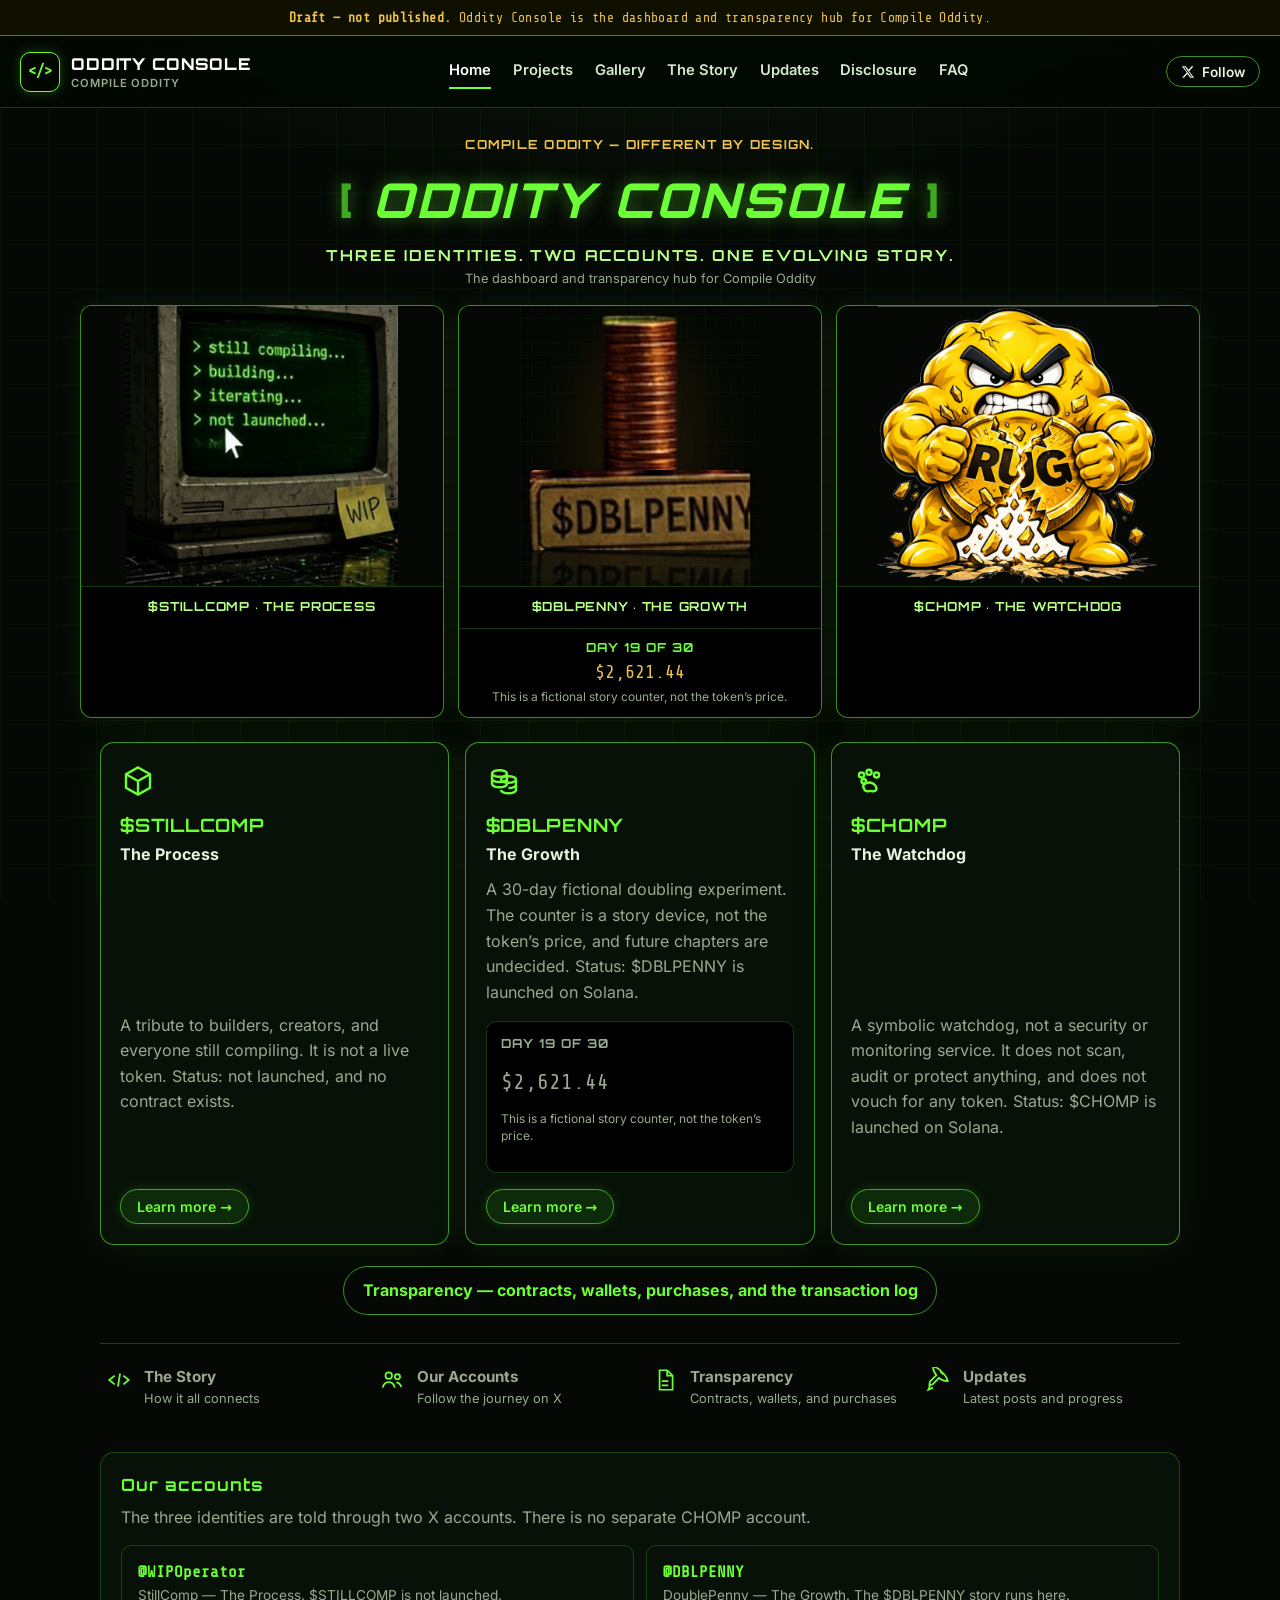
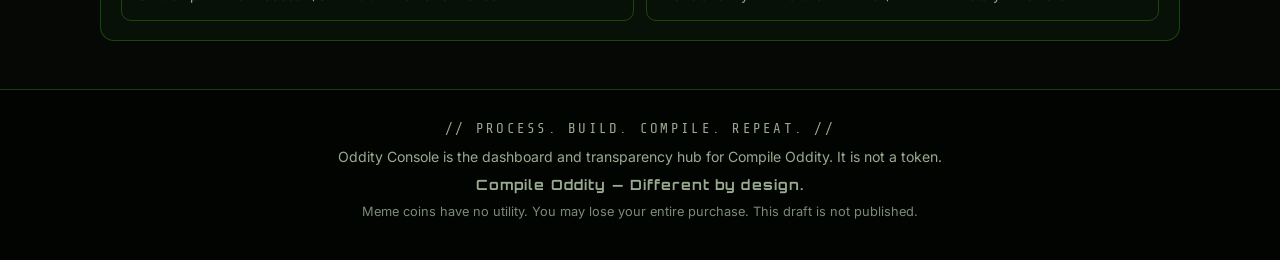
==== commit a523288d: "Add The Oddity Gallery page and a Gallery nav tab New gallery.html uses the approved structure and c" ====
--- a/site/index.html
+++ b/site/index.html
@@ -26,6 +26,7 @@
     <nav class="site-nav" aria-label="Primary">
       <a href="index.html" aria-current="page">Home</a>
       <a href="projects.html">Projects</a>
+      <a href="gallery.html">Gallery</a>
       <a href="story.html">The Story</a>
       <a href="updates.html">Updates</a>
       <a href="disclosure.html">Disclosure</a>
--- a/site/css/styles.css
+++ b/site/css/styles.css
@@ -719,7 +719,7 @@
 .update-item p { margin: 0; color: var(--muted); }
 
 @media (max-width: 900px) {
-  .cards, .quick-links, .account-list, .project-block, .hero-cols {
+  .cards, .quick-links, .account-list, .project-block, .hero-cols, .gallery-grid {
     grid-template-columns: 1fr;
   }
   .quick-links { gap: 0; }
@@ -822,3 +822,78 @@
 .update-item .meta { margin: 0 0 0.3rem; color: var(--muted); font-size: 0.82rem; }
 .update-item .source { margin: 0.55rem 0 0; font-size: 0.82rem; }
 .update-item .source a { color: var(--neon-text); }
+
+/* The Oddity Gallery */
+.gallery-grid {
+  display: grid;
+  grid-template-columns: repeat(3, 1fr);
+  gap: 1rem;
+  margin: 1rem 0 0.5rem;
+}
+.gallery-card {
+  margin: 0;
+  background: #000;
+  border: 1px solid var(--line-strong);
+  border-radius: 12px;
+  overflow: hidden;
+  display: flex;
+  flex-direction: column;
+  box-shadow: 0 0 28px rgba(108, 255, 53, 0.08);
+}
+.gallery-card img {
+  width: 100%;
+  height: 280px;
+  object-fit: contain;
+  background: #050805;
+}
+.gallery-card figcaption,
+.gallery-card h3 {
+  margin: 0;
+  padding: 0.65rem 0.8rem;
+  border-top: 1px solid var(--line);
+  font-family: var(--font-hud);
+  font-size: 0.78rem;
+  letter-spacing: 0.06em;
+  text-transform: uppercase;
+  color: var(--neon-text);
+  text-align: center;
+  font-weight: 700;
+}
+.gallery-placeholder-card {
+  background: var(--bg-card);
+}
+.gallery-placeholder {
+  display: grid;
+  place-items: center;
+  min-height: 220px;
+  margin: 0;
+  font-family: var(--font-mono);
+  font-size: 0.85rem;
+  letter-spacing: 0.04em;
+  color: var(--gold-bright);
+  background: rgba(80, 50, 0, 0.28);
+  border-bottom: 1px dashed var(--gold);
+  text-align: center;
+  padding: 1.5rem 1rem;
+}
+.gallery-motto {
+  margin: 2.5rem auto 0;
+  max-width: 36rem;
+  padding: 1.2rem 1.25rem;
+  border: 1px solid var(--line);
+  border-radius: var(--radius);
+  background: var(--bg-card);
+  text-align: center;
+}
+.gallery-motto p {
+  margin: 0;
+  font-family: var(--font-hud);
+  font-size: 1.05rem;
+  letter-spacing: 0.04em;
+  color: var(--gold-bright);
+}
+.gallery-motto footer {
+  margin-top: 0.55rem;
+  font-size: 0.85rem;
+  color: var(--muted);
+}
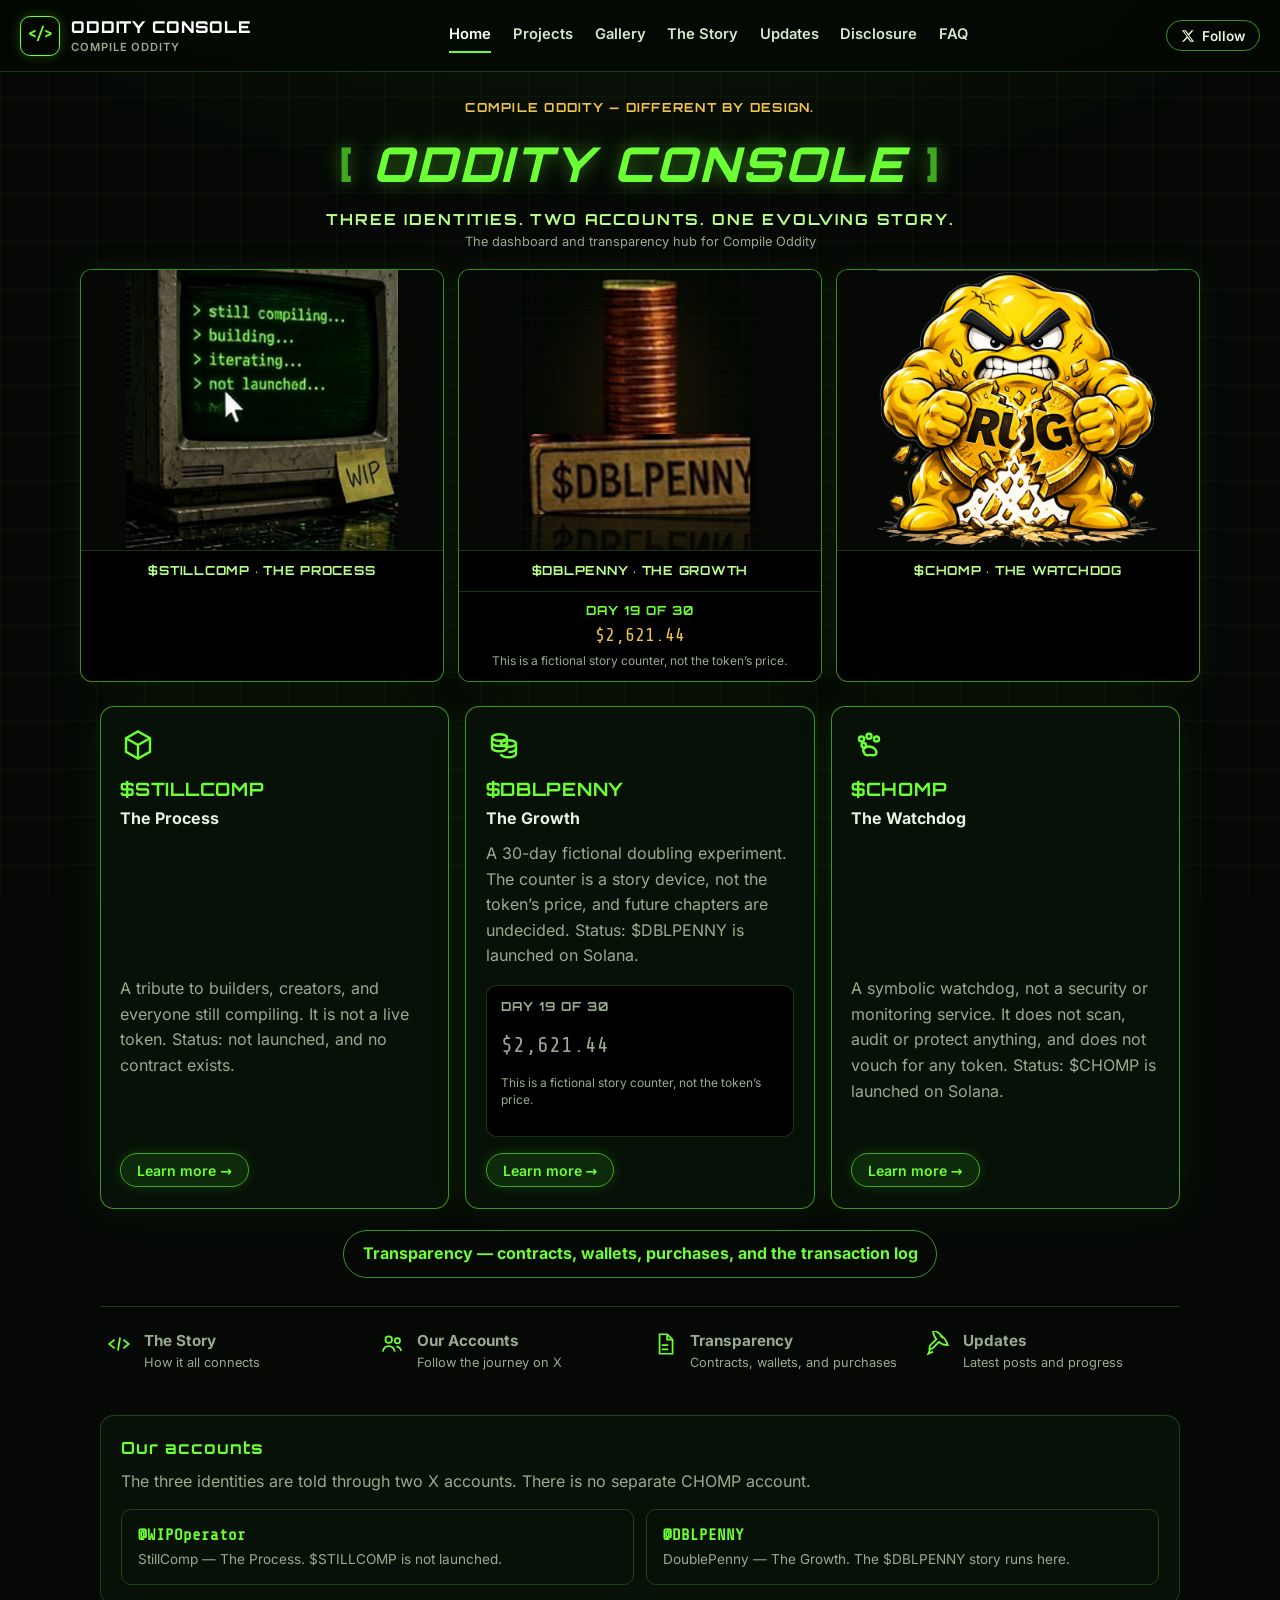
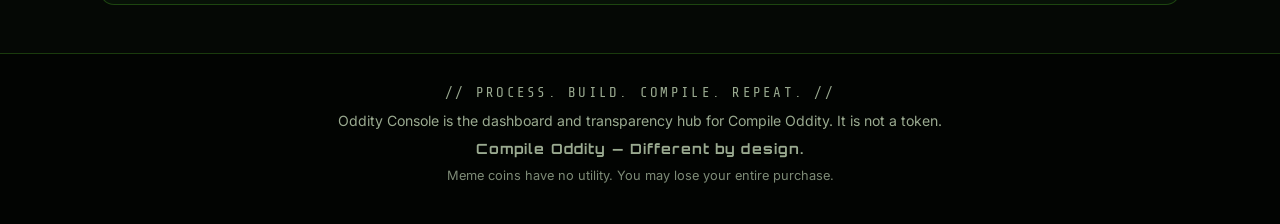
==== commit 4c51f6ac: "Launch Oddity Console on GitHub Pages Remove draft banners and noindex, allow crawlers, and add a si" ====
--- a/site/index.html
+++ b/site/index.html
@@ -3,7 +3,6 @@
 <head>
   <meta charset="utf-8">
   <meta name="viewport" content="width=device-width, initial-scale=1">
-  <meta name="robots" content="noindex, nofollow">
   <title>Oddity Console — the dashboard for Compile Oddity</title>
   <meta name="description" content="Oddity Console is the dashboard and transparency hub for Compile Oddity. Three identities, two accounts, one evolving story.">
   <link rel="icon" href="images/favicon.svg" type="image/svg+xml">
@@ -12,8 +11,7 @@
   <link rel="stylesheet" href="css/fonts.css">
   <link rel="stylesheet" href="css/styles.css">
 </head>
-<body class="draft-on">
-  <div class="draft-bar draft-notice"><strong>Draft — not published.</strong> Oddity Console is the dashboard and transparency hub for Compile Oddity.</div>
+<body>
   <header class="site-header">
     <a class="logo" href="index.html">
       <span class="logo-mark">&lt;/&gt;</span>
@@ -126,7 +124,7 @@
     <p class="tagline">// Process. Build. Compile.<wbr> Repeat. //</p>
     <p>Oddity Console is the dashboard and transparency hub for Compile Oddity. It is not a token.</p>
     <p class="oddity-line">Compile Oddity — Different by design.</p>
-    <p class="legal">Meme coins have no utility. You may lose your entire purchase. <span class="draft-notice">This draft is not published.</span></p>
+    <p class="legal">Meme coins have no utility. You may lose your entire purchase.</p>
   </footer>
   <script src="js/main.js"></script>
   <script src="js/counter.js"></script>
--- a/site/css/styles.css
+++ b/site/css/styles.css
@@ -4,7 +4,7 @@
    To hide them on every page before publishing, uncomment the next rule.
    Leave it commented (the default) to keep the notices on.
    ======================================================================== */
-/* .draft-notice { display: none !important; } */
+.draft-notice { display: none !important; }
 
 /* Oddity Console — draft styles. Palette follows the hero animation: black grid, neon green, gold. */
 :root {
@@ -726,7 +726,7 @@
   .hero-cols figure img { height: 240px; }
 }
 
-@media (max-width: 800px) {
+@media (max-width: 1080px) {
   .nav-toggle { display: inline-flex; align-items: center; justify-content: center; }
   .site-nav, .follow-wrap { display: none; }
   body.nav-open .site-nav {
@@ -897,3 +897,32 @@
   font-size: 0.85rem;
   color: var(--muted);
 }
+
+.gallery-sub {
+  font-family: var(--font-hud);
+  font-weight: 700;
+  letter-spacing: 0.08em;
+  text-transform: uppercase;
+  font-size: clamp(0.78rem, 1.7vw, 0.95rem);
+  color: var(--neon-text);
+}
+.page-hero .gallery-sub { color: var(--neon-text); }
+.gallery-rule {
+  margin: 2rem 0 0;
+  padding: 0.85rem 1rem;
+  border: 1px solid var(--line);
+  border-radius: 10px;
+  background: var(--bg-card);
+  color: var(--muted);
+  font-size: 0.92rem;
+}
+.gallery-rule strong {
+  display: block;
+  margin-bottom: 0.2rem;
+  font-family: var(--font-mono);
+  font-size: 0.72rem;
+  letter-spacing: 0.1em;
+  text-transform: uppercase;
+  color: var(--gold-bright);
+  font-weight: 700;
+}
